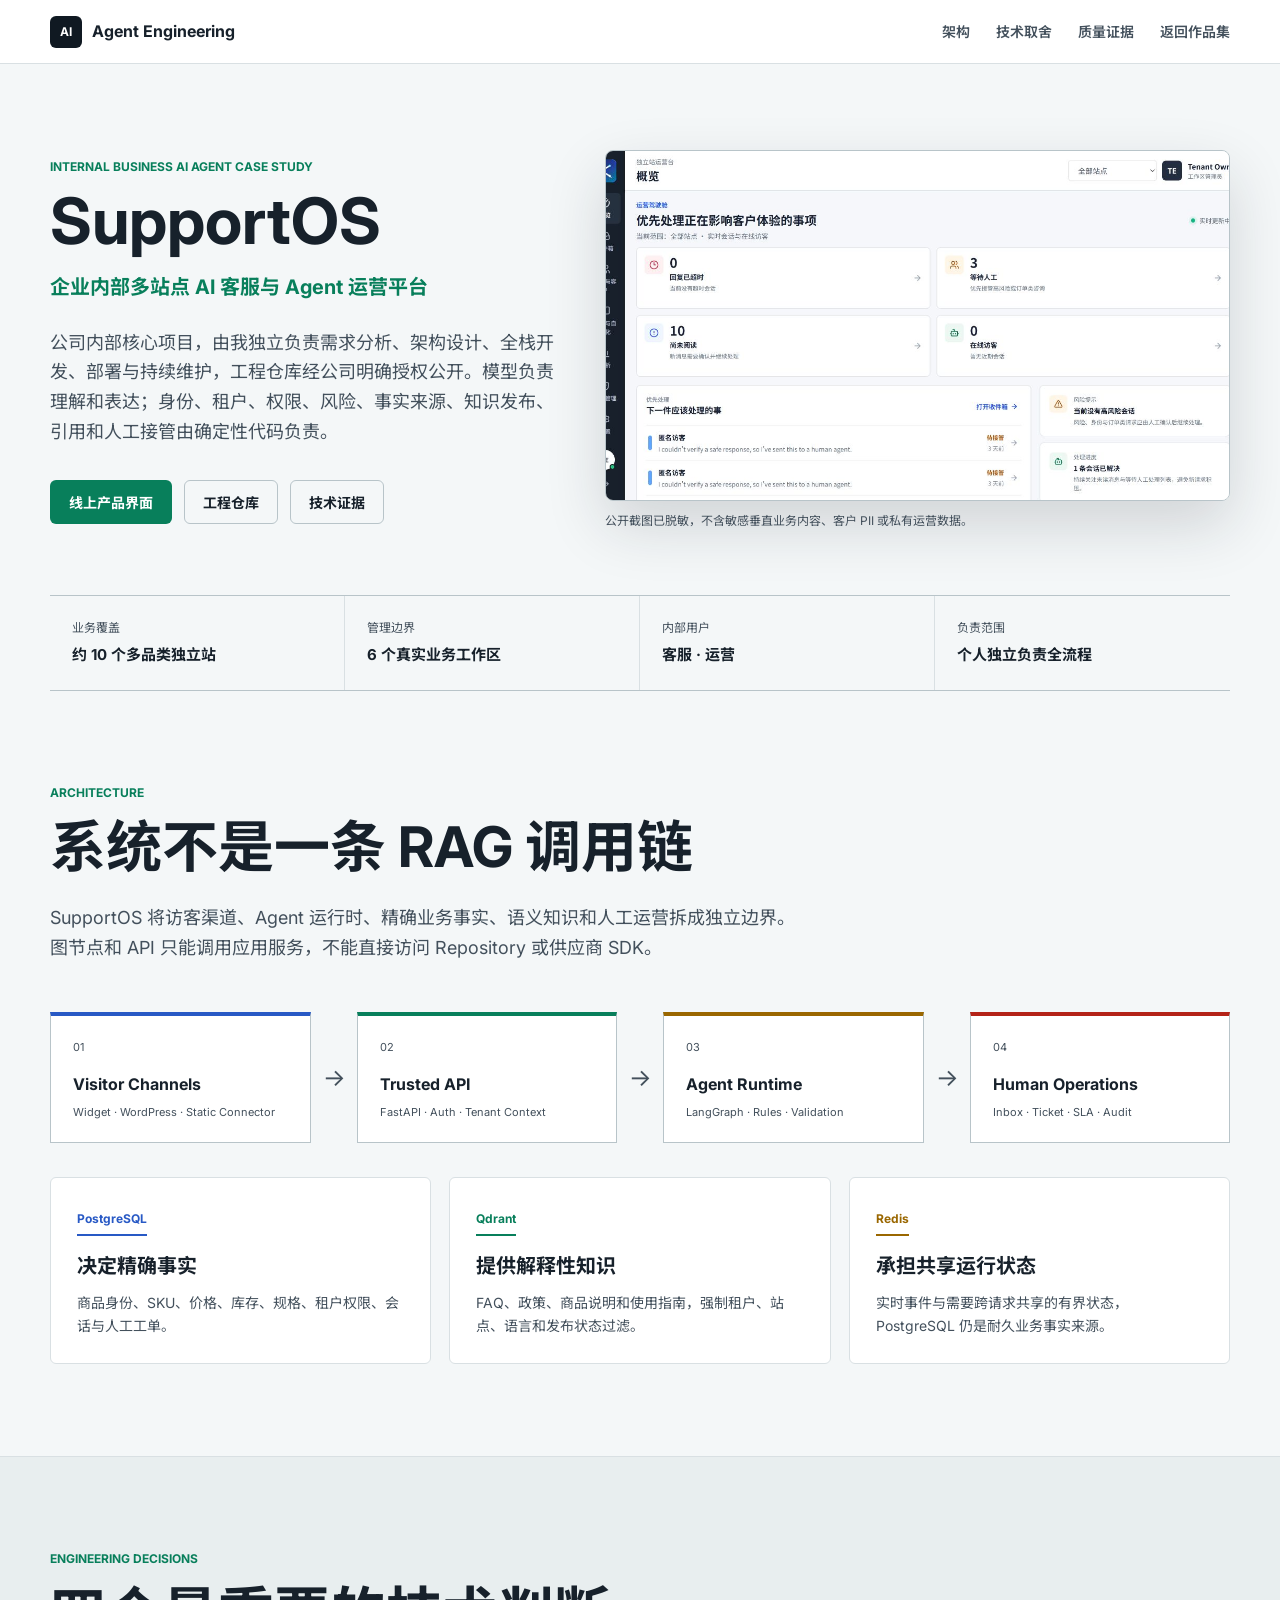
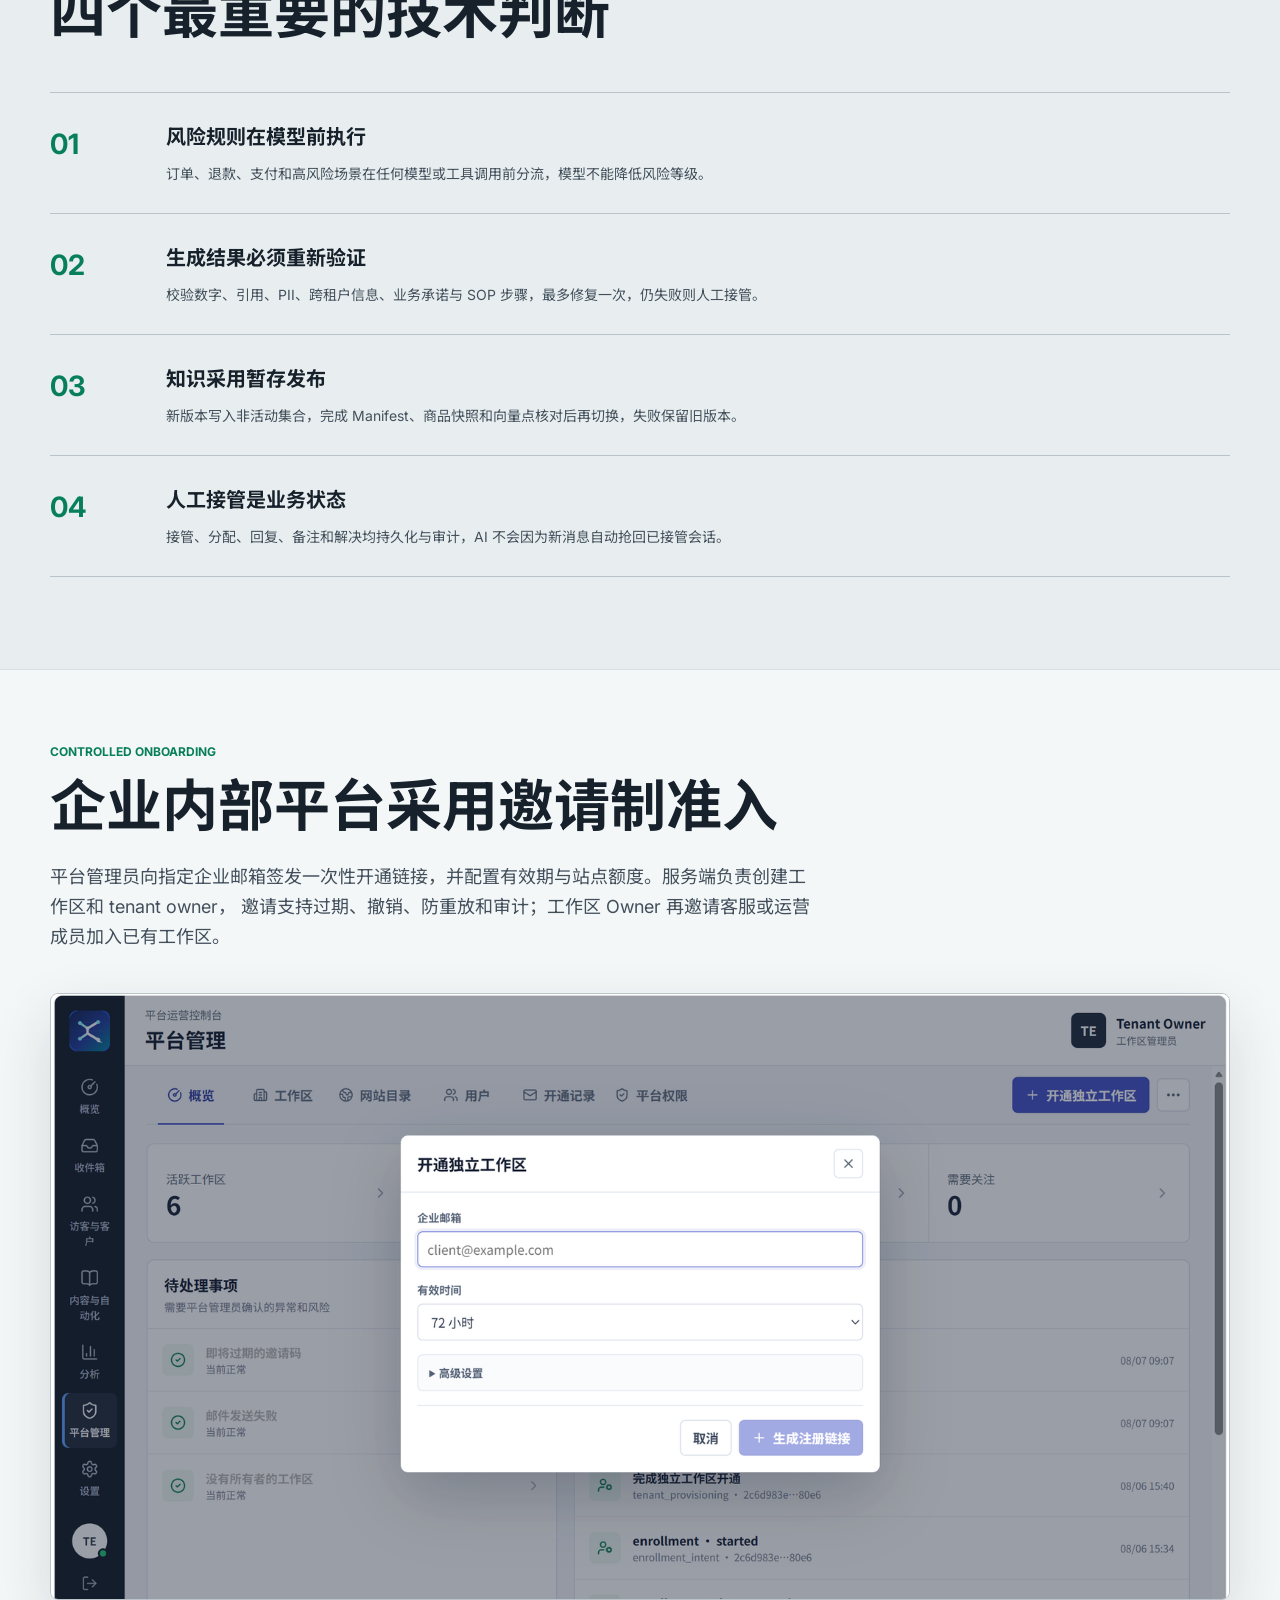
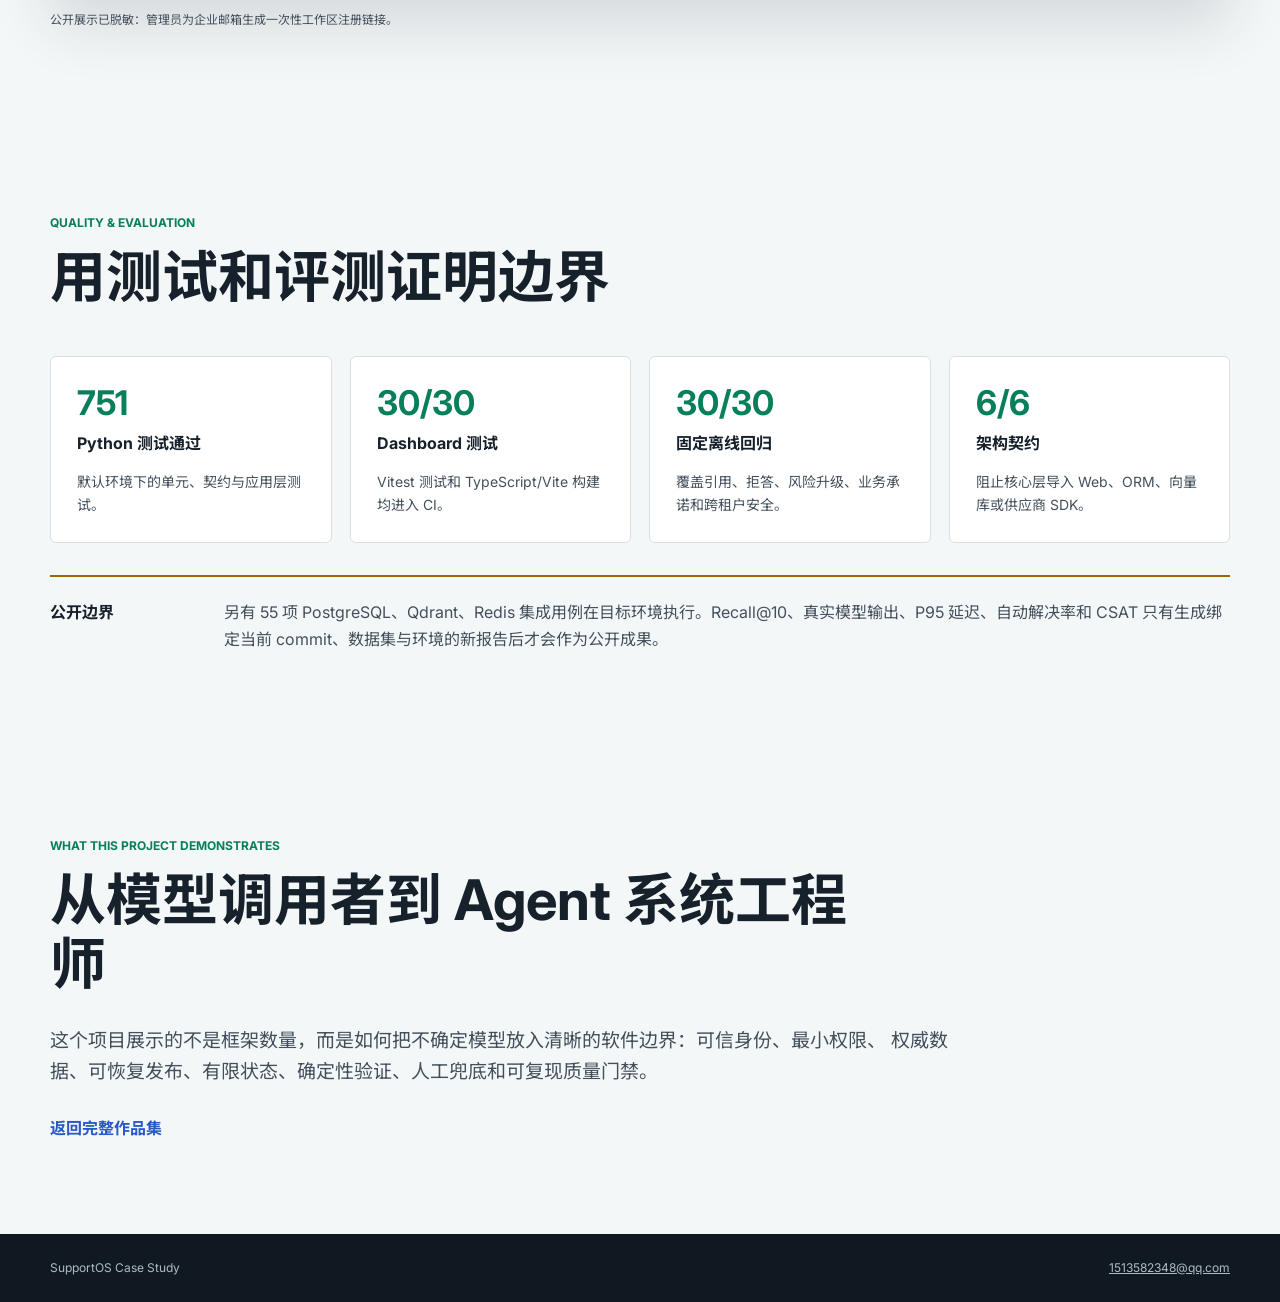
==== supportos-case-study.html @ f05de0c6 "feat: publish current AI engineering case studies" ====
<!DOCTYPE html>
<html lang="zh-CN">
<head>
  <meta charset="UTF-8">
  <meta name="viewport" content="width=device-width, initial-scale=1.0">
  <meta name="description" content="SupportOS 多租户 AI 客服平台完整项目案例：架构、LangGraph、RAG、权限、安全、评测与生产边界。">
  <title>SupportOS 项目案例 | AI Agent Engineering</title>
  <link rel="icon" href="assets/favicon.svg" type="image/svg+xml">
  <link rel="preconnect" href="https://fonts.googleapis.com">
  <link rel="preconnect" href="https://fonts.gstatic.com" crossorigin>
  <link href="https://fonts.googleapis.com/css2?family=Inter:wght@400;500;600;700&family=Noto+Sans+SC:wght@400;500;600;700&display=swap" rel="stylesheet">
  <link rel="stylesheet" href="assets/styles.css?v=20260810">
</head>
<body>
  <header class="site-header">
    <a class="brand" href="index.html">
      <span class="brand-mark" aria-hidden="true">AI</span>
      <span>Agent Engineering</span>
    </a>
    <nav class="site-nav" aria-label="案例导航">
      <a href="#architecture">架构</a>
      <a href="#decisions">技术取舍</a>
      <a href="#quality">质量证据</a>
      <a href="index.html">返回作品集</a>
    </nav>
  </header>

  <main>
    <section class="case-hero">
      <div>
        <p class="eyebrow">Internal Business AI Agent Case Study</p>
        <h1>SupportOS</h1>
        <p class="case-hero-subtitle">企业内部多站点 AI 客服与 Agent 运营平台</p>
        <p class="case-hero-lead">
          公司内部核心项目，由我独立负责需求分析、架构设计、全栈开发、部署与持续维护，工程仓库经公司明确授权公开。模型负责理解和表达；身份、租户、权限、风险、事实来源、知识发布、引用和人工接管由确定性代码负责。
        </p>
        <div class="hero-actions">
          <a class="button button-primary" href="https://livechatgo.com/" target="_blank" rel="noreferrer">线上产品界面</a>
          <a class="button case-button" href="https://github.com/paulrose4/obsidian-rag-support-agent" target="_blank" rel="noreferrer">工程仓库</a>
          <a class="button case-button" href="https://github.com/paulrose4/obsidian-rag-support-agent/blob/main/docs/recruiting-case-study.zh-CN.md" target="_blank" rel="noreferrer">技术证据</a>
        </div>
      </div>
      <figure class="case-hero-shot">
        <img src="screenshots/supportos-live-dashboard.png" alt="SupportOS 客服运营工作台">
        <figcaption>公开截图已脱敏，不含敏感垂直业务内容、客户 PII 或私有运营数据。</figcaption>
      </figure>
    </section>

    <section class="case-facts" aria-label="项目事实">
      <div><span>业务覆盖</span><strong>约 10 个多品类独立站</strong></div>
      <div><span>管理边界</span><strong>6 个真实业务工作区</strong></div>
      <div><span>内部用户</span><strong>客服 · 运营</strong></div>
      <div><span>负责范围</span><strong>个人独立负责全流程</strong></div>
    </section>

    <section class="case-section" id="architecture">
      <p class="eyebrow">Architecture</p>
      <h2>系统不是一条 RAG 调用链</h2>
      <p class="section-lead">
        SupportOS 将访客渠道、Agent 运行时、精确业务事实、语义知识和人工运营拆成独立边界。图节点和 API
        只能调用应用服务，不能直接访问 Repository 或供应商 SDK。
      </p>

      <div class="architecture-flow" aria-label="SupportOS 系统架构流程">
        <div class="architecture-stage channel"><span>01</span><strong>Visitor Channels</strong><small>Widget · WordPress · Static Connector</small></div>
        <div class="architecture-arrow" aria-hidden="true">→</div>
        <div class="architecture-stage api"><span>02</span><strong>Trusted API</strong><small>FastAPI · Auth · Tenant Context</small></div>
        <div class="architecture-arrow" aria-hidden="true">→</div>
        <div class="architecture-stage agent"><span>03</span><strong>Agent Runtime</strong><small>LangGraph · Rules · Validation</small></div>
        <div class="architecture-arrow" aria-hidden="true">→</div>
        <div class="architecture-stage human"><span>04</span><strong>Human Operations</strong><small>Inbox · Ticket · SLA · Audit</small></div>
      </div>

      <div class="data-boundaries">
        <article>
          <span class="data-label sql">PostgreSQL</span>
          <h3>决定精确事实</h3>
          <p>商品身份、SKU、价格、库存、规格、租户权限、会话与人工工单。</p>
        </article>
        <article>
          <span class="data-label vector">Qdrant</span>
          <h3>提供解释性知识</h3>
          <p>FAQ、政策、商品说明和使用指南，强制租户、站点、语言和发布状态过滤。</p>
        </article>
        <article>
          <span class="data-label cache">Redis</span>
          <h3>承担共享运行状态</h3>
          <p>实时事件与需要跨请求共享的有界状态，PostgreSQL 仍是耐久业务事实来源。</p>
        </article>
      </div>
    </section>

    <section class="case-section case-section-alt" id="decisions">
      <p class="eyebrow">Engineering Decisions</p>
      <h2>四个最重要的技术判断</h2>
      <div class="decision-list">
        <article><span>01</span><div><h3>风险规则在模型前执行</h3><p>订单、退款、支付和高风险场景在任何模型或工具调用前分流，模型不能降低风险等级。</p></div></article>
        <article><span>02</span><div><h3>生成结果必须重新验证</h3><p>校验数字、引用、PII、跨租户信息、业务承诺与 SOP 步骤，最多修复一次，仍失败则人工接管。</p></div></article>
        <article><span>03</span><div><h3>知识采用暂存发布</h3><p>新版本写入非活动集合，完成 Manifest、商品快照和向量点核对后再切换，失败保留旧版本。</p></div></article>
        <article><span>04</span><div><h3>人工接管是业务状态</h3><p>接管、分配、回复、备注和解决均持久化与审计，AI 不会因为新消息自动抢回已接管会话。</p></div></article>
      </div>
    </section>

    <section class="case-section access-section" id="access-control">
      <p class="eyebrow">Controlled Onboarding</p>
      <h2>企业内部平台采用邀请制准入</h2>
      <p class="section-lead">
        平台管理员向指定企业邮箱签发一次性开通链接，并配置有效期与站点额度。服务端负责创建工作区和 tenant owner，
        邀请支持过期、撤销、防重放和审计；工作区 Owner 再邀请客服或运营成员加入已有工作区。
      </p>
      <figure class="access-shot">
        <img src="screenshots/supportos-invite-onboarding.png" alt="SupportOS 企业工作区邀请码开通界面">
        <figcaption>公开展示已脱敏：管理员为企业邮箱生成一次性工作区注册链接。</figcaption>
      </figure>
    </section>

    <section class="case-section" id="quality">
      <p class="eyebrow">Quality & Evaluation</p>
      <h2>用测试和评测证明边界</h2>
      <div class="quality-grid">
        <article><strong>751</strong><span>Python 测试通过</span><p>默认环境下的单元、契约与应用层测试。</p></article>
        <article><strong>30/30</strong><span>Dashboard 测试</span><p>Vitest 测试和 TypeScript/Vite 构建均进入 CI。</p></article>
        <article><strong>30/30</strong><span>固定离线回归</span><p>覆盖引用、拒答、风险升级、业务承诺和跨租户安全。</p></article>
        <article><strong>6/6</strong><span>架构契约</span><p>阻止核心层导入 Web、ORM、向量库或供应商 SDK。</p></article>
      </div>

      <aside class="case-caution">
        <strong>公开边界</strong>
        <p>另有 55 项 PostgreSQL、Qdrant、Redis 集成用例在目标环境执行。Recall@10、真实模型输出、P95 延迟、自动解决率和 CSAT 只有生成绑定当前 commit、数据集与环境的新报告后才会作为公开成果。</p>
      </aside>
    </section>

    <section class="case-section case-outcome">
      <p class="eyebrow">What This Project Demonstrates</p>
      <h2>从模型调用者到 Agent 系统工程师</h2>
      <p>
        这个项目展示的不是框架数量，而是如何把不确定模型放入清晰的软件边界：可信身份、最小权限、
        权威数据、可恢复发布、有限状态、确定性验证、人工兜底和可复现质量门禁。
      </p>
      <a class="text-link" href="index.html">返回完整作品集</a>
    </section>
  </main>

  <footer class="site-footer">
    <span>SupportOS Case Study</span>
    <span><a href="mailto:1513582348@qq.com">1513582348@qq.com</a></span>
  </footer>
</body>
</html>
---- assets/styles.css ----
:root {
  --ink: #17212b;
  --ink-soft: #43505c;
  --paper: #f4f7f8;
  --surface: #ffffff;
  --line: #d9e0e3;
  --line-strong: #b8c4c9;
  --green: #087f5b;
  --green-dark: #055c43;
  --blue: #2859c5;
  --amber: #9a6700;
  --red: #b42318;
  --night: #101922;
  --max-width: 1180px;
}

* {
  box-sizing: border-box;
}

html {
  scroll-behavior: smooth;
}

body {
  margin: 0;
  background: var(--paper);
  color: var(--ink);
  font-family: "Inter", "Noto Sans SC", "Microsoft YaHei", sans-serif;
  font-size: 16px;
  line-height: 1.65;
}

button,
a {
  font: inherit;
}

a {
  color: inherit;
}

img {
  display: block;
  max-width: 100%;
}

.site-header {
  position: sticky;
  top: 0;
  z-index: 20;
  display: flex;
  align-items: center;
  justify-content: space-between;
  min-height: 64px;
  padding: 0 max(24px, calc((100vw - var(--max-width)) / 2));
  background: rgba(255, 255, 255, 0.96);
  border-bottom: 1px solid var(--line);
}

.brand {
  display: inline-flex;
  align-items: center;
  gap: 10px;
  color: var(--ink);
  font-weight: 700;
  text-decoration: none;
}

.brand-mark {
  display: grid;
  place-items: center;
  width: 32px;
  height: 32px;
  background: var(--night);
  color: white;
  border-radius: 6px;
  font-size: 12px;
}

.site-nav {
  display: flex;
  align-items: center;
  gap: 26px;
}

.site-nav a {
  color: var(--ink-soft);
  font-size: 14px;
  font-weight: 600;
  text-decoration: none;
}

.site-nav a:hover,
.site-nav a:focus-visible {
  color: var(--green);
}

.hero {
  position: relative;
  display: flex;
  align-items: flex-end;
  min-height: min(760px, 78svh);
  overflow: hidden;
  background: var(--night);
  color: white;
}

.hero-backdrop {
  position: absolute;
  inset: 0;
  background-image:
    linear-gradient(90deg, rgba(10, 18, 25, 0.94) 0%, rgba(10, 18, 25, 0.78) 46%, rgba(10, 18, 25, 0.26) 100%),
    url("../screenshots/supportos-live-dashboard.png");
  background-position: center;
  background-size: cover;
  transform: scale(1.015);
}

.hero-content {
  position: relative;
  z-index: 1;
  width: min(var(--max-width), calc(100% - 48px));
  margin: 0 auto;
  padding: 80px 0 72px;
}

.eyebrow {
  margin: 0 0 12px;
  color: var(--green);
  font-size: 12px;
  font-weight: 700;
  letter-spacing: 0;
  text-transform: uppercase;
}

.hero .eyebrow {
  color: #7ae6c1;
}

.hero h1 {
  max-width: 720px;
  margin: 0;
  font-size: clamp(42px, 6vw, 76px);
  line-height: 1.08;
  letter-spacing: 0;
}

.hero-summary {
  max-width: 720px;
  margin: 24px 0 0;
  color: #dfe7eb;
  font-size: clamp(18px, 2.3vw, 25px);
  line-height: 1.55;
}

.hero-actions,
.contact-actions,
.inline-links {
  display: flex;
  flex-wrap: wrap;
  align-items: center;
  gap: 12px;
}

.hero-actions {
  margin-top: 34px;
}

.hero-note {
  margin: 24px 0 0;
  color: #aebbc3;
  font-size: 14px;
}

.button {
  display: inline-flex;
  align-items: center;
  justify-content: center;
  min-height: 44px;
  padding: 0 18px;
  border: 1px solid transparent;
  border-radius: 6px;
  font-size: 14px;
  font-weight: 700;
  text-decoration: none;
}

.button-primary {
  background: var(--green);
  color: white;
}

.button-primary:hover,
.button-primary:focus-visible {
  background: var(--green-dark);
}

.button-secondary {
  border-color: rgba(255, 255, 255, 0.55);
  color: white;
}

.button-secondary:hover,
.button-secondary:focus-visible {
  background: rgba(255, 255, 255, 0.1);
}

.button-secondary.dark {
  border-color: #65727d;
}

.metric-band {
  display: grid;
  grid-template-columns: repeat(4, 1fr);
  width: min(var(--max-width), calc(100% - 48px));
  margin: 0 auto;
  background: var(--surface);
  border: 1px solid var(--line);
  transform: translateY(-22px);
}

.metric-band div {
  min-width: 0;
  padding: 22px 26px;
  border-right: 1px solid var(--line);
}

.metric-band div:last-child {
  border-right: 0;
}

.metric-band strong,
.metric-band span {
  display: block;
}

.metric-band strong {
  font-size: 28px;
  line-height: 1.2;
}

.metric-band span {
  margin-top: 5px;
  color: var(--ink-soft);
  font-size: 13px;
}

.section {
  width: min(var(--max-width), calc(100% - 48px));
  margin: 0 auto;
  padding: 88px 0;
}

.section-heading {
  display: flex;
  align-items: flex-end;
  justify-content: space-between;
  gap: 24px;
  margin-bottom: 42px;
}

.section-heading.compact {
  margin-bottom: 30px;
}

.section-kicker {
  margin: 10px 0 0;
  color: var(--ink-soft);
  font-size: 14px;
  font-weight: 600;
}

.section h2,
.contact-band h2 {
  margin: 0;
  font-size: clamp(30px, 4vw, 48px);
  line-height: 1.18;
  letter-spacing: 0;
}

.text-link,
.inline-links a {
  color: var(--blue);
  font-weight: 700;
  text-decoration: none;
}

.text-link:hover,
.inline-links a:hover {
  text-decoration: underline;
}

.case-layout {
  display: grid;
  grid-template-columns: minmax(0, 1.25fr) minmax(360px, 0.75fr);
  align-items: start;
  gap: 42px;
}

.product-shot {
  margin: 0;
}

.product-shot img {
  width: 100%;
  aspect-ratio: 16 / 9;
  object-fit: cover;
  object-position: top center;
  border: 1px solid var(--line-strong);
  border-radius: 8px;
  box-shadow: 0 18px 50px rgba(23, 33, 43, 0.14);
}

.product-shot figcaption {
  margin-top: 10px;
  color: #66737d;
  font-size: 12px;
}

.case-lead {
  margin: 0;
  color: var(--ink);
  font-size: 21px;
  font-weight: 600;
  line-height: 1.55;
}

.segmented-control {
  display: inline-grid;
  grid-template-columns: 1fr 1fr;
  margin: 28px 0 20px;
  padding: 3px;
  background: #e6ebed;
  border-radius: 6px;
}

.segment {
  min-width: 112px;
  min-height: 38px;
  padding: 0 14px;
  border: 0;
  border-radius: 4px;
  background: transparent;
  color: var(--ink-soft);
  cursor: pointer;
  font-size: 13px;
  font-weight: 700;
}

.segment.is-active {
  background: white;
  color: var(--ink);
  box-shadow: 0 1px 4px rgba(23, 33, 43, 0.12);
}

.fact-list {
  margin: 0;
}

.fact-list div {
  display: grid;
  grid-template-columns: 86px 1fr;
  gap: 14px;
  padding: 14px 0;
  border-bottom: 1px solid var(--line);
}

.fact-list dt {
  color: var(--ink);
  font-weight: 700;
}

.fact-list dd {
  margin: 0;
  color: var(--ink-soft);
}

.decision-grid {
  display: grid;
  grid-template-columns: repeat(4, 1fr);
  margin-top: 58px;
  border-top: 1px solid var(--line-strong);
  border-bottom: 1px solid var(--line-strong);
}

.decision-grid article {
  min-width: 0;
  padding: 28px 24px 30px;
  border-right: 1px solid var(--line);
}

.decision-grid article:last-child {
  border-right: 0;
}

.decision-index {
  color: var(--green);
  font-size: 12px;
  font-weight: 700;
}

.decision-grid h3,
.project-row h3 {
  margin: 10px 0 9px;
  font-size: 20px;
  line-height: 1.35;
}

.decision-grid p,
.project-row p {
  margin: 0;
  color: var(--ink-soft);
  font-size: 14px;
}

.evidence-section {
  width: 100%;
  max-width: none;
  padding-right: max(24px, calc((100vw - var(--max-width)) / 2));
  padding-left: max(24px, calc((100vw - var(--max-width)) / 2));
  background: var(--night);
  color: white;
}

.evidence-section .eyebrow {
  color: #7ae6c1;
}

.evidence-table {
  border-top: 1px solid #52616c;
}

.evidence-row {
  display: grid;
  grid-template-columns: 1fr 150px 1.5fr;
  gap: 24px;
  align-items: center;
  min-height: 64px;
  border-bottom: 1px solid #394852;
}

.evidence-head {
  min-height: 48px;
  color: #aebbc3;
  font-size: 12px;
  font-weight: 700;
  text-transform: uppercase;
}

.status-pass {
  color: #7ae6c1;
}

.status-review {
  color: #f5c76a;
}

.boundary-note {
  display: grid;
  grid-template-columns: 160px 1fr;
  gap: 24px;
  margin-top: 34px;
  padding: 20px 0 0;
  color: #ccd6dc;
  border-top: 2px solid var(--amber);
}

.boundary-note strong {
  color: white;
}

.boundary-note p {
  margin: 0;
}

.project-list {
  border-top: 1px solid var(--line-strong);
}

.project-row {
  display: grid;
  grid-template-columns: minmax(260px, 0.72fr) minmax(0, 1.28fr);
  gap: 34px;
  align-items: center;
  padding: 34px 0;
  border-bottom: 1px solid var(--line);
}

.project-row img {
  width: 100%;
  aspect-ratio: 16 / 9;
  object-fit: cover;
  object-position: top center;
  border: 1px solid var(--line-strong);
  border-radius: 6px;
}

.project-type {
  color: var(--green) !important;
  font-size: 12px !important;
  font-weight: 700;
  text-transform: uppercase;
}

.project-row h3 {
  font-size: 28px;
}

.inline-links {
  margin-top: 20px;
  gap: 20px;
}

.contact-band {
  display: flex;
  align-items: center;
  justify-content: space-between;
  gap: 36px;
  padding: 66px max(24px, calc((100vw - var(--max-width)) / 2));
  background: #e7efe9;
  border-top: 1px solid #c8d6cd;
}

.contact-band h2 {
  max-width: 720px;
  font-size: clamp(28px, 3.4vw, 44px);
}

.site-footer {
  display: flex;
  justify-content: space-between;
  gap: 24px;
  padding: 24px max(24px, calc((100vw - var(--max-width)) / 2));
  background: var(--night);
  color: #aebbc3;
  font-size: 12px;
}

[hidden] {
  display: none !important;
}

.case-hero {
  display: grid;
  grid-template-columns: minmax(420px, 0.9fr) minmax(0, 1.1fr);
  gap: 44px;
  align-items: center;
  width: min(var(--max-width), calc(100% - 48px));
  margin: 0 auto;
  padding: 86px 0 64px;
}

.case-hero h1 {
  margin: 0;
  font-size: clamp(52px, 5vw, 68px);
  line-height: 1;
}

.case-hero-subtitle {
  margin: 18px 0 0;
  color: var(--green);
  font-size: 20px;
  font-weight: 700;
}

.case-hero-lead,
.section-lead {
  max-width: 760px;
  margin: 24px 0 0;
  color: var(--ink-soft);
  font-size: 18px;
}

.case-button {
  border-color: var(--line-strong);
  color: var(--ink);
}

.case-button:hover,
.case-button:focus-visible {
  border-color: var(--green);
  color: var(--green);
}

.case-hero-shot {
  margin: 0;
}

.case-hero-shot img {
  width: 100%;
  aspect-ratio: 16 / 9;
  object-fit: cover;
  object-position: top center;
  border: 1px solid var(--line-strong);
  border-radius: 8px;
  box-shadow: 0 24px 60px rgba(23, 33, 43, 0.16);
}

.case-facts {
  display: grid;
  grid-template-columns: repeat(4, 1fr);
  width: min(var(--max-width), calc(100% - 48px));
  margin: 0 auto;
  border-top: 1px solid var(--line-strong);
  border-bottom: 1px solid var(--line-strong);
}

.case-facts div {
  padding: 22px;
  border-right: 1px solid var(--line);
}

.case-facts div:last-child {
  border-right: 0;
}

.case-facts span,
.case-facts strong {
  display: block;
}

.case-facts span {
  color: var(--ink-soft);
  font-size: 12px;
}

.case-facts strong {
  margin-top: 5px;
  font-size: 15px;
}

.case-section {
  width: min(var(--max-width), calc(100% - 48px));
  margin: 0 auto;
  padding: 92px 0;
}

.case-section h2 {
  max-width: 820px;
  margin: 0;
  font-size: clamp(34px, 4.5vw, 56px);
  line-height: 1.15;
}

.case-section-alt {
  width: 100%;
  max-width: none;
  padding-right: max(24px, calc((100vw - var(--max-width)) / 2));
  padding-left: max(24px, calc((100vw - var(--max-width)) / 2));
  background: #e8eeef;
  border-top: 1px solid var(--line);
  border-bottom: 1px solid var(--line);
}

.access-section {
  padding-top: 72px;
}

.access-shot {
  margin: 42px 0 0;
}

.access-shot img {
  display: block;
  width: 100%;
  border: 1px solid var(--line-strong);
  border-radius: 8px;
  box-shadow: 0 24px 60px rgba(23, 33, 43, 0.14);
}

.access-shot figcaption,
.case-hero-shot figcaption {
  margin-top: 10px;
  color: var(--ink-soft);
  font-size: 12px;
}

.architecture-flow {
  display: grid;
  grid-template-columns: 1fr auto 1fr auto 1fr auto 1fr;
  gap: 12px;
  align-items: stretch;
  margin-top: 50px;
}

.architecture-stage {
  min-width: 0;
  padding: 22px;
  border: 1px solid var(--line-strong);
  border-top-width: 4px;
  background: white;
}

.architecture-stage span,
.architecture-stage strong,
.architecture-stage small {
  display: block;
}

.architecture-stage span {
  color: var(--ink-soft);
  font-size: 11px;
}

.architecture-stage strong {
  margin-top: 14px;
  font-size: 16px;
}

.architecture-stage small {
  margin-top: 7px;
  color: var(--ink-soft);
  font-size: 11px;
  line-height: 1.5;
}

.architecture-stage.channel { border-top-color: var(--blue); }
.architecture-stage.api { border-top-color: var(--green); }
.architecture-stage.agent { border-top-color: var(--amber); }
.architecture-stage.human { border-top-color: var(--red); }

.architecture-arrow {
  align-self: center;
  color: var(--ink-soft);
  font-size: 24px;
}

.data-boundaries,
.quality-grid {
  display: grid;
  grid-template-columns: repeat(3, 1fr);
  gap: 18px;
  margin-top: 34px;
}

.data-boundaries article,
.quality-grid article {
  padding: 26px;
  background: white;
  border: 1px solid var(--line);
  border-radius: 6px;
}

.data-boundaries h3,
.decision-list h3 {
  margin: 14px 0 8px;
  font-size: 20px;
}

.data-boundaries p,
.decision-list p,
.quality-grid p {
  margin: 0;
  color: var(--ink-soft);
  font-size: 14px;
}

.data-label {
  display: inline-block;
  padding-bottom: 5px;
  border-bottom: 2px solid currentColor;
  font-size: 12px;
  font-weight: 700;
}

.data-label.sql { color: var(--blue); }
.data-label.vector { color: var(--green); }
.data-label.cache { color: var(--amber); }

.decision-list {
  margin-top: 46px;
  border-top: 1px solid var(--line-strong);
}

.decision-list article {
  display: grid;
  grid-template-columns: 90px 1fr;
  gap: 26px;
  padding: 28px 0;
  border-bottom: 1px solid var(--line-strong);
}

.decision-list article > span {
  color: var(--green);
  font-size: 28px;
  font-weight: 700;
}

.decision-list h3 {
  margin-top: 0;
}

.quality-grid {
  grid-template-columns: repeat(4, 1fr);
  margin-top: 46px;
}

.quality-grid strong,
.quality-grid span {
  display: block;
}

.quality-grid strong {
  color: var(--green);
  font-size: 34px;
  line-height: 1.15;
}

.quality-grid span {
  margin: 8px 0 14px;
  font-weight: 700;
}

.case-caution {
  display: grid;
  grid-template-columns: 150px 1fr;
  gap: 24px;
  margin-top: 32px;
  padding-top: 22px;
  border-top: 2px solid var(--amber);
}

.case-caution p {
  margin: 0;
  color: var(--ink-soft);
}

.case-outcome {
  max-width: 900px;
  margin-left: max(24px, calc((100vw - var(--max-width)) / 2));
}

.case-outcome > p:not(.eyebrow) {
  margin: 28px 0;
  color: var(--ink-soft);
  font-size: 19px;
}

@media (max-width: 960px) {
  .case-hero {
    grid-template-columns: 1fr;
  }

  .case-facts,
  .quality-grid {
    grid-template-columns: repeat(2, 1fr);
  }

  .case-facts div:nth-child(2) {
    border-right: 0;
  }

  .case-facts div:nth-child(-n + 2) {
    border-bottom: 1px solid var(--line);
  }

  .architecture-flow {
    grid-template-columns: 1fr;
  }

  .architecture-arrow {
    transform: rotate(90deg);
    justify-self: center;
  }
}

@media (max-width: 720px) {
  .case-hero,
  .case-facts,
  .case-section {
    width: calc(100% - 32px);
  }

  .case-hero {
    padding-top: 58px;
  }

  .case-hero h1 {
    font-size: 58px;
  }

  .case-facts,
  .data-boundaries,
  .quality-grid {
    grid-template-columns: 1fr;
  }

  .case-facts div,
  .case-facts div:nth-child(2) {
    border-right: 0;
    border-bottom: 1px solid var(--line);
  }

  .case-facts div:last-child {
    border-bottom: 0;
  }

  .case-section {
    padding: 66px 0;
  }

  .decision-list article,
  .case-caution {
    grid-template-columns: 1fr;
  }

  .decision-list article > span {
    font-size: 18px;
  }

  .case-outcome {
    margin-left: 16px;
  }
}

@media (max-width: 960px) {
  .case-layout {
    grid-template-columns: 1fr;
  }

  .decision-grid {
    grid-template-columns: repeat(2, 1fr);
  }

  .decision-grid article:nth-child(2) {
    border-right: 0;
  }

  .decision-grid article:nth-child(-n + 2) {
    border-bottom: 1px solid var(--line);
  }

  .metric-band {
    grid-template-columns: repeat(2, 1fr);
  }

  .metric-band div:nth-child(2) {
    border-right: 0;
  }

  .metric-band div:nth-child(-n + 2) {
    border-bottom: 1px solid var(--line);
  }
}

@media (max-width: 720px) {
  .site-header {
    min-height: auto;
    padding-top: 12px;
    padding-bottom: 12px;
  }

  .site-nav {
    gap: 14px;
  }

  .site-nav a:nth-child(2),
  .site-nav a:nth-child(3) {
    display: none;
  }

  .brand span:last-child {
    display: none;
  }

  .hero {
    min-height: 660px;
  }

  .hero-backdrop {
    background-image:
      linear-gradient(180deg, rgba(10, 18, 25, 0.62) 0%, rgba(10, 18, 25, 0.96) 70%),
      url("../screenshots/supportos-live-dashboard.png");
    background-position: 56% top;
  }

  .hero-content {
    width: min(100% - 32px, var(--max-width));
    padding: 66px 0 48px;
  }

  .hero h1 {
    font-size: 44px;
  }

  .hero-summary {
    font-size: 19px;
  }

  .hero-actions .button {
    width: 100%;
  }

  .metric-band,
  .section {
    width: calc(100% - 32px);
  }

  .metric-band {
    grid-template-columns: 1fr 1fr;
  }

  .metric-band div {
    padding: 18px;
  }

  .section {
    padding: 64px 0;
  }

  .section-heading {
    display: block;
  }

  .section-heading .text-link {
    display: inline-block;
    margin-top: 16px;
  }

  .case-lead {
    font-size: 18px;
  }

  .fact-list div {
    grid-template-columns: 1fr;
    gap: 4px;
  }

  .decision-grid {
    grid-template-columns: 1fr;
  }

  .decision-grid article,
  .decision-grid article:nth-child(2) {
    border-right: 0;
    border-bottom: 1px solid var(--line);
  }

  .decision-grid article:last-child {
    border-bottom: 0;
  }

  .evidence-row {
    grid-template-columns: 1fr auto;
    gap: 8px 16px;
    padding: 14px 0;
  }

  .evidence-row span:last-child {
    grid-column: 1 / -1;
    color: #aebbc3;
    font-size: 13px;
  }

  .evidence-head {
    display: none;
  }

  .boundary-note,
  .project-row {
    grid-template-columns: 1fr;
  }

  .contact-band,
  .site-footer {
    display: block;
  }

  .contact-actions {
    margin-top: 26px;
  }

  .contact-actions .button {
    width: 100%;
  }

  .site-footer span {
    display: block;
  }

  .site-footer span + span {
    margin-top: 6px;
  }
}
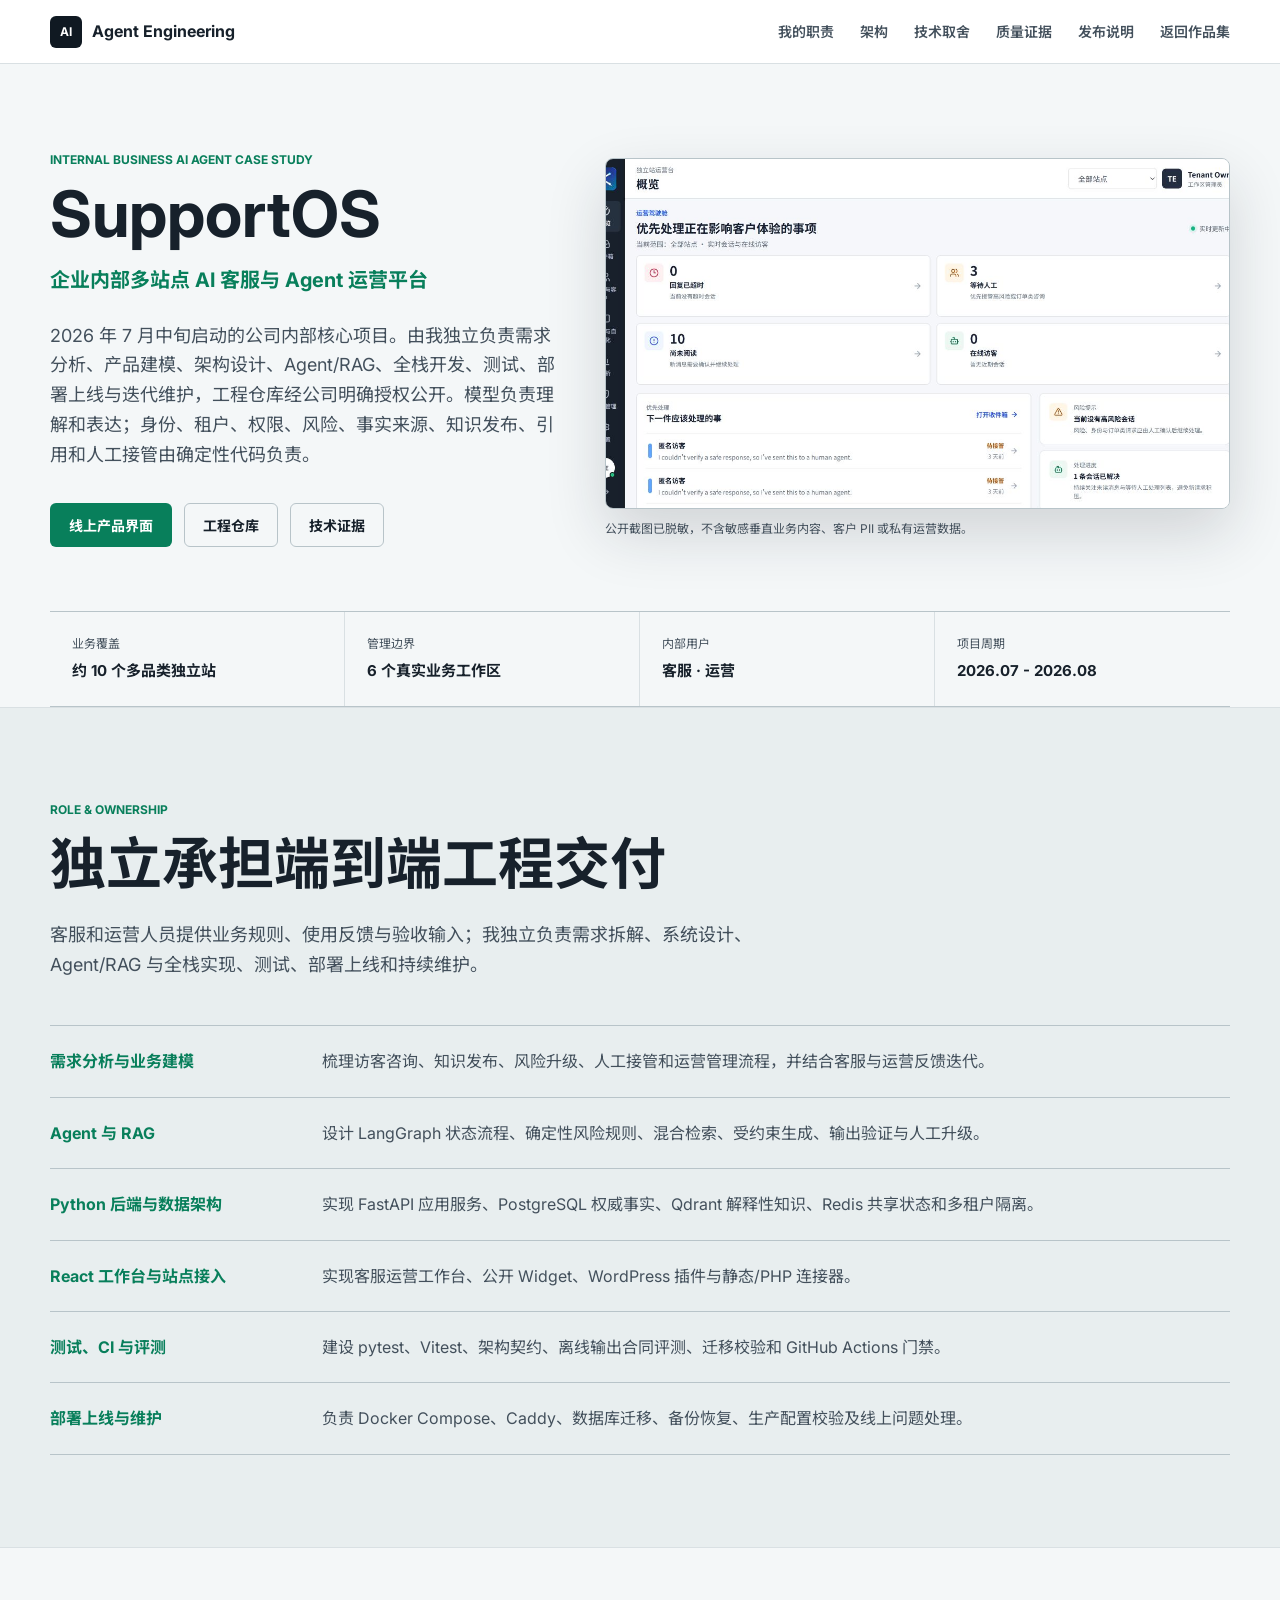
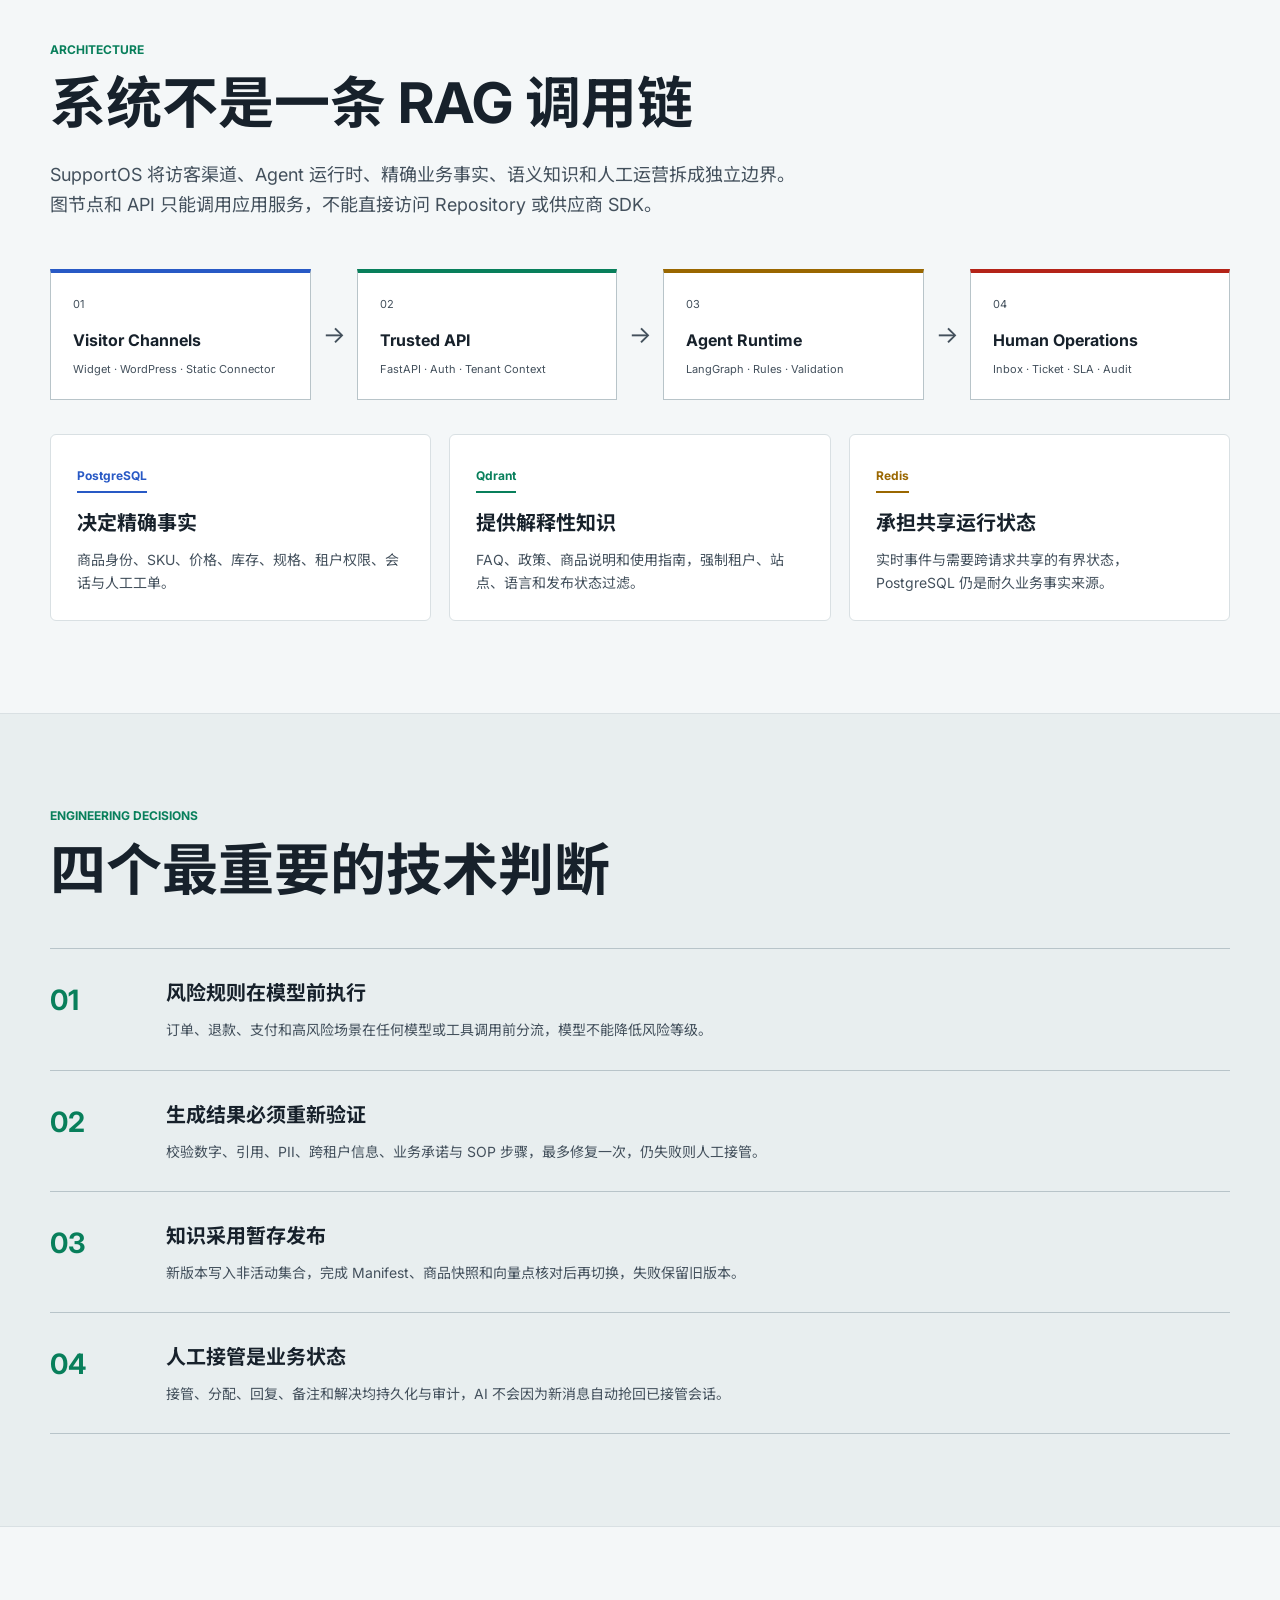
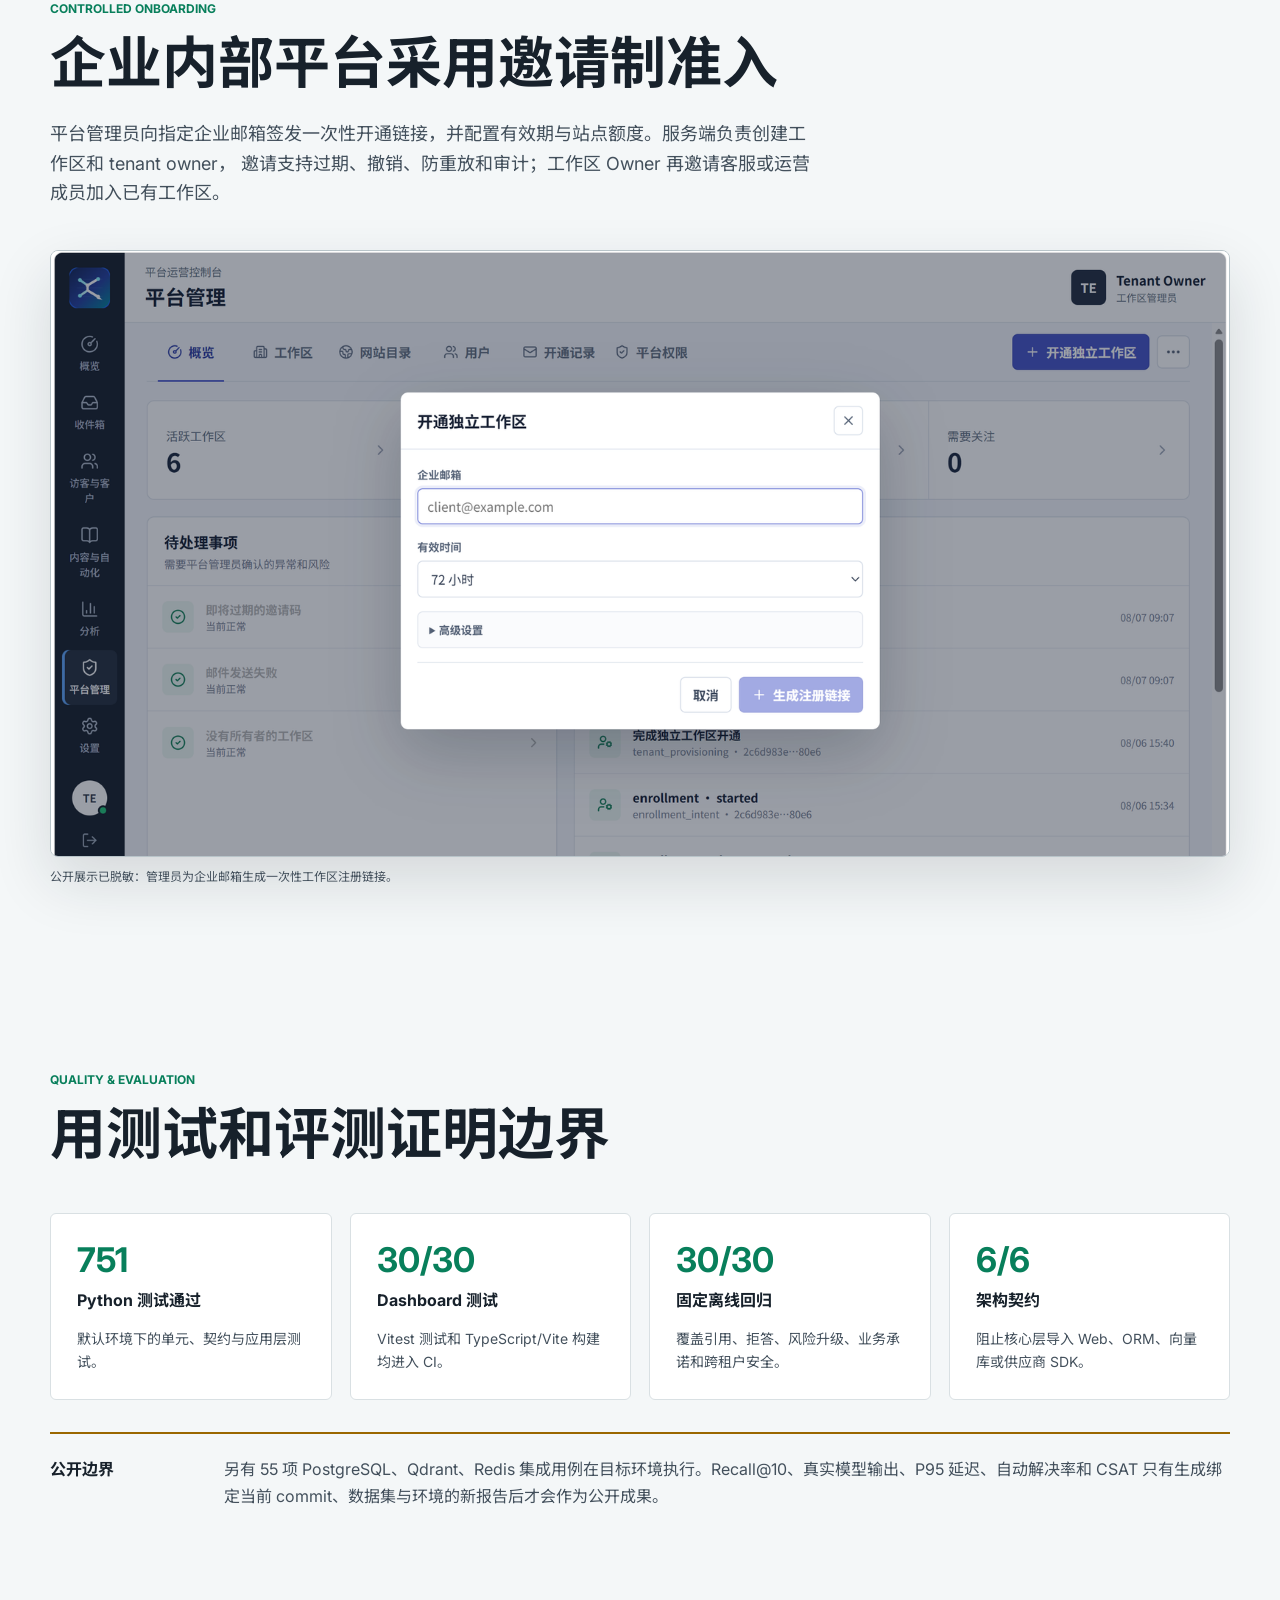
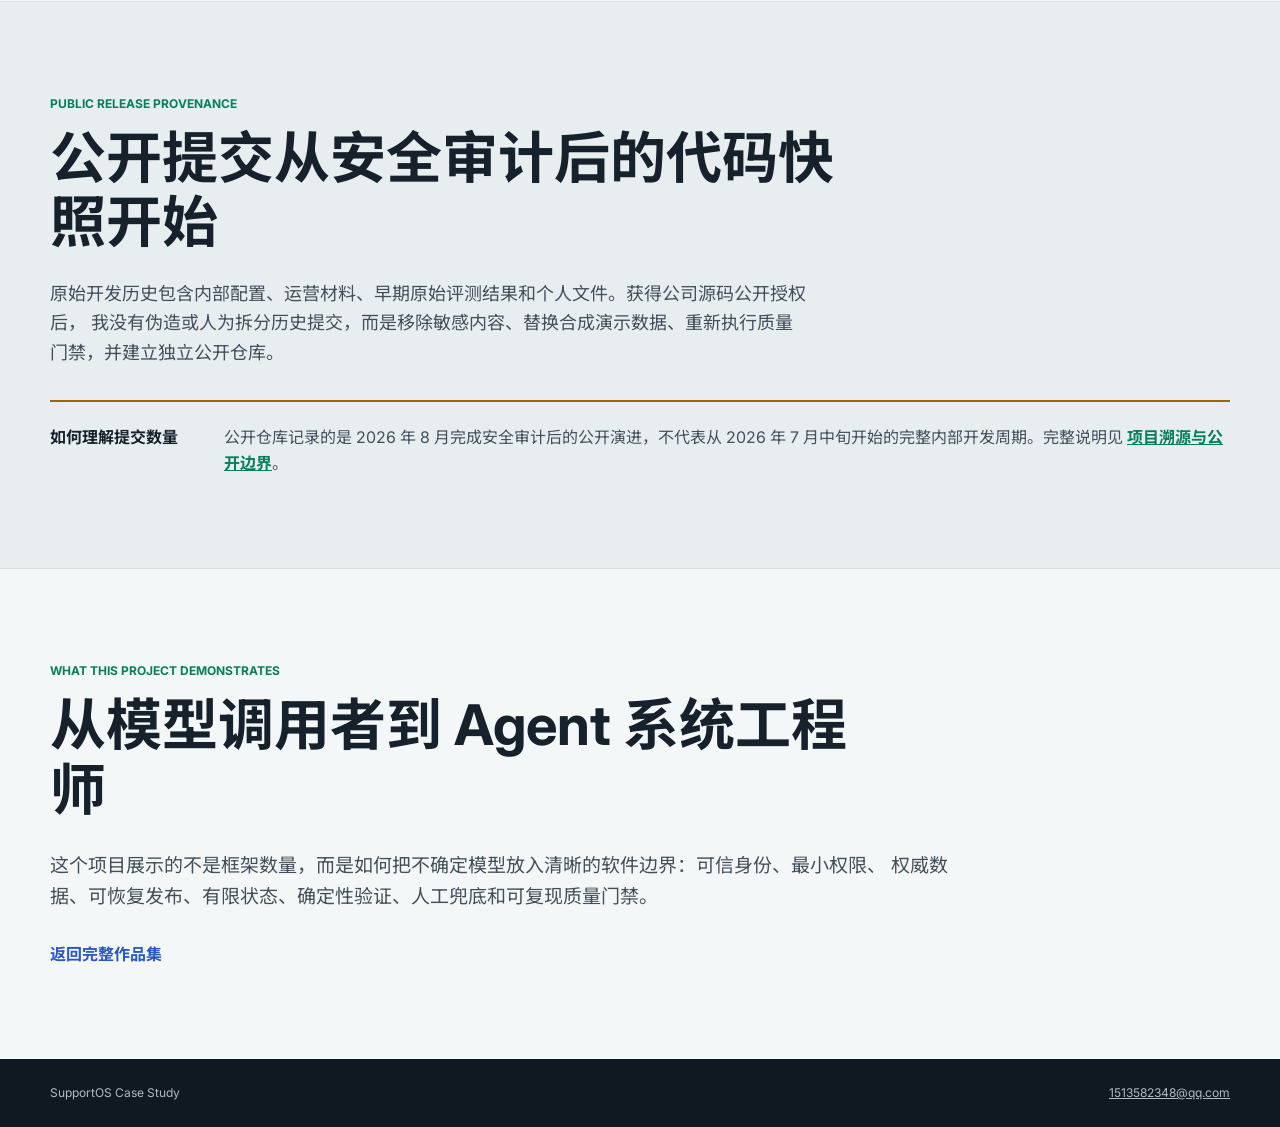
==== commit 88d1f4aa: "Clarify SupportOS role and provenance" ====
--- a/supportos-case-study.html
+++ b/supportos-case-study.html
@@ -18,9 +18,11 @@
       <span>Agent Engineering</span>
     </a>
     <nav class="site-nav" aria-label="案例导航">
+      <a href="#responsibility">我的职责</a>
       <a href="#architecture">架构</a>
       <a href="#decisions">技术取舍</a>
       <a href="#quality">质量证据</a>
+      <a href="#provenance">发布说明</a>
       <a href="index.html">返回作品集</a>
     </nav>
   </header>
@@ -32,12 +34,12 @@
         <h1>SupportOS</h1>
         <p class="case-hero-subtitle">企业内部多站点 AI 客服与 Agent 运营平台</p>
         <p class="case-hero-lead">
-          公司内部核心项目，由我独立负责需求分析、架构设计、全栈开发、部署与持续维护，工程仓库经公司明确授权公开。模型负责理解和表达；身份、租户、权限、风险、事实来源、知识发布、引用和人工接管由确定性代码负责。
+          2026 年 7 月中旬启动的公司内部核心项目。由我独立负责需求分析、产品建模、架构设计、Agent/RAG、全栈开发、测试、部署上线与迭代维护，工程仓库经公司明确授权公开。模型负责理解和表达；身份、租户、权限、风险、事实来源、知识发布、引用和人工接管由确定性代码负责。
         </p>
         <div class="hero-actions">
           <a class="button button-primary" href="https://livechatgo.com/" target="_blank" rel="noreferrer">线上产品界面</a>
-          <a class="button case-button" href="https://github.com/paulrose4/obsidian-rag-support-agent" target="_blank" rel="noreferrer">工程仓库</a>
-          <a class="button case-button" href="https://github.com/paulrose4/obsidian-rag-support-agent/blob/main/docs/recruiting-case-study.zh-CN.md" target="_blank" rel="noreferrer">技术证据</a>
+          <a class="button case-button" href="https://github.com/paulrose4/supportos-ai-customer-support-platform" target="_blank" rel="noreferrer">工程仓库</a>
+          <a class="button case-button" href="https://github.com/paulrose4/supportos-ai-customer-support-platform/blob/main/docs/engineering-case-study.zh-CN.md" target="_blank" rel="noreferrer">技术证据</a>
         </div>
       </div>
       <figure class="case-hero-shot">
@@ -50,7 +52,24 @@
       <div><span>业务覆盖</span><strong>约 10 个多品类独立站</strong></div>
       <div><span>管理边界</span><strong>6 个真实业务工作区</strong></div>
       <div><span>内部用户</span><strong>客服 · 运营</strong></div>
-      <div><span>负责范围</span><strong>个人独立负责全流程</strong></div>
+      <div><span>项目周期</span><strong>2026.07 - 2026.08</strong></div>
+    </section>
+
+    <section class="case-section case-section-alt responsibility-section" id="responsibility">
+      <p class="eyebrow">Role & Ownership</p>
+      <h2>独立承担端到端工程交付</h2>
+      <p class="section-lead">
+        客服和运营人员提供业务规则、使用反馈与验收输入；我独立负责需求拆解、系统设计、
+        Agent/RAG 与全栈实现、测试、部署上线和持续维护。
+      </p>
+      <dl class="responsibility-list">
+        <div><dt>需求分析与业务建模</dt><dd>梳理访客咨询、知识发布、风险升级、人工接管和运营管理流程，并结合客服与运营反馈迭代。</dd></div>
+        <div><dt>Agent 与 RAG</dt><dd>设计 LangGraph 状态流程、确定性风险规则、混合检索、受约束生成、输出验证与人工升级。</dd></div>
+        <div><dt>Python 后端与数据架构</dt><dd>实现 FastAPI 应用服务、PostgreSQL 权威事实、Qdrant 解释性知识、Redis 共享状态和多租户隔离。</dd></div>
+        <div><dt>React 工作台与站点接入</dt><dd>实现客服运营工作台、公开 Widget、WordPress 插件与静态/PHP 连接器。</dd></div>
+        <div><dt>测试、CI 与评测</dt><dd>建设 pytest、Vitest、架构契约、离线输出合同评测、迁移校验和 GitHub Actions 门禁。</dd></div>
+        <div><dt>部署上线与维护</dt><dd>负责 Docker Compose、Caddy、数据库迁移、备份恢复、生产配置校验及线上问题处理。</dd></div>
+      </dl>
     </section>
 
     <section class="case-section" id="architecture">
@@ -130,6 +149,19 @@
       </aside>
     </section>
 
+    <section class="case-section case-section-alt" id="provenance">
+      <p class="eyebrow">Public Release Provenance</p>
+      <h2>公开提交从安全审计后的代码快照开始</h2>
+      <p class="section-lead">
+        原始开发历史包含内部配置、运营材料、早期原始评测结果和个人文件。获得公司源码公开授权后，
+        我没有伪造或人为拆分历史提交，而是移除敏感内容、替换合成演示数据、重新执行质量门禁，并建立独立公开仓库。
+      </p>
+      <aside class="case-caution provenance-note">
+        <strong>如何理解提交数量</strong>
+        <p>公开仓库记录的是 2026 年 8 月完成安全审计后的公开演进，不代表从 2026 年 7 月中旬开始的完整内部开发周期。完整说明见 <a href="https://github.com/paulrose4/supportos-ai-customer-support-platform/blob/main/docs/public-release-provenance.zh-CN.md" target="_blank" rel="noreferrer">项目溯源与公开边界</a>。</p>
+      </aside>
+    </section>
+
     <section class="case-section case-outcome">
       <p class="eyebrow">What This Project Demonstrates</p>
       <h2>从模型调用者到 Agent 系统工程师</h2>
--- a/assets/styles.css
+++ b/assets/styles.css
@@ -653,6 +653,34 @@
   border-bottom: 1px solid var(--line);
 }
 
+.responsibility-list {
+  margin: 46px 0 0;
+  border-top: 1px solid var(--line-strong);
+}
+
+.responsibility-list div {
+  display: grid;
+  grid-template-columns: minmax(210px, 0.42fr) minmax(0, 1.58fr);
+  gap: 30px;
+  padding: 22px 0;
+  border-bottom: 1px solid var(--line-strong);
+}
+
+.responsibility-list dt {
+  color: var(--green);
+  font-weight: 700;
+}
+
+.responsibility-list dd {
+  margin: 0;
+  color: var(--ink-soft);
+}
+
+.provenance-note a {
+  color: var(--green);
+  font-weight: 700;
+}
+
 .access-section {
   padding-top: 72px;
 }
@@ -847,6 +875,11 @@
     grid-template-columns: repeat(2, 1fr);
   }
 
+  .responsibility-list div {
+    grid-template-columns: 1fr;
+    gap: 8px;
+  }
+
   .case-facts div:nth-child(2) {
     border-right: 0;
   }
